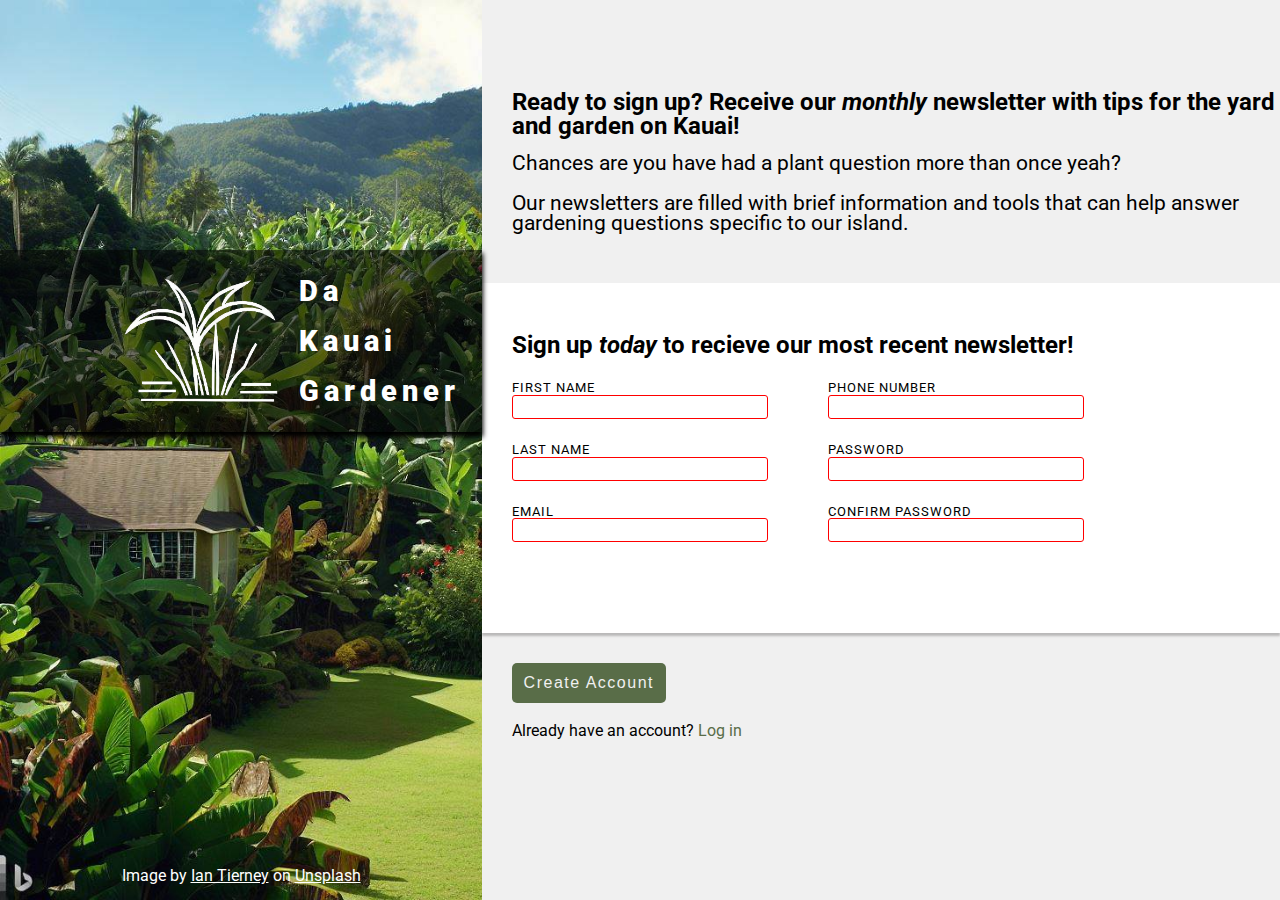
==== index.html @ e2612e48 "nearly finished w css and validation" ====
<!DOCTYPE html>
<html lang="en">
  <head>
    <meta charset="UTF-8" />
    <meta name="viewport" content="width=device-width, initial-scale=1.0" />
    <link rel="stylesheet" href="reset.css" />
    <link rel="stylesheet" href="style.css" />
    <link rel="preconnect" href="https://fonts.googleapis.com" />
    <link rel="preconnect" href="https://fonts.gstatic.com" crossorigin />
    <link
      href="https://fonts.googleapis.com/css2?family=Roboto:ital,wght@0,100;0,300;0,400;0,500;0,700;0,900;1,100;1,300;1,400;1,500&display=swap"
      rel="stylesheet"
    />
    <script src="main.js" defer></script>
    <title>Sign Up Form</title>
  </head>
  <body>
    <div class="flex">
      <div class="bg">
        <div class="logo-container">
          <div class="logo-background"></div>
          <div class="logo"></div>
          <p class="logo_text">Da Kauai Gardener</p>
        </div>
        <div class="attribution">
          <p>
            Image by
            <a href="#">Ian Tierney</a>
            on
            <a href="#" target="_blank">Unsplash</a>
          </p>
        </div>
      </div>
      <div class="content">
        <div class="content-container">
          <h2>
            Ready to sign up? Receive our <em>monthly</em> newsletter with tips
            for the yard and garden on Kauai!
          </h2>
          <h4>
            Chances are you have had a plant question more than once yeah?
          </h4>
          <span></span>
          <h4>
            <br />Our newsletters are filled with brief information and tools
            that can help answer gardening questions specific to our island.
          </h4>
        </div>
        <div class="form-container">
          <h2 class="form-h2">
            Sign up <em>today</em> to recieve our most recent newsletter!
          </h2>
          <form action="#">
            <div class="flex form-box">
              <div class="group1">
                <div class="input-container">
                  <label for="first_name">First Name</label>
                  <input
                    type="text"
                    id="first_name"
                    name="first_name"
                    required
                  />
                </div>
                <div class="input-container">
                  <label for="last_name">Last Name</label>
                  <input type="text" id="last_name" name="last_name" required />
                </div>
                <div class="input-container">
                  <label for="email">Email</label>
                  <input type="email" id="email" name="email" required />
                </div>
              </div>
              <div class="group2">
                <div class="input-container">
                  <label for="tel">Phone Number</label>
                  <input
                    type="tel"
                    id="tel"
                    name="tel"
                    placeholder=""
                    required
                  />
                </div>
                <div class="input-container">
                  <label for="password">Password</label>
                  <input
                    type="password"
                    id="password"
                    name="password"
                    minlength="8"
                    maxlength="20"
                    required
                  />
                </div>
                <div class="input-container">
                  <label for="confirm_password">Confirm Password</label>
                  <input
                    type="password"
                    id="confirm_password"
                    name="confirm_password"
                    minlength="8"
                    maxlength="20"
                    required
                  />

                  <span id="message">*passwords do not match</span>
                </div>
              </div>
            </div>
          </form>
        </div>
        <div class="section3">
          <button type="submit">Create Account</button>
          <div>
            <p class="log_in">
              Already have an account? <a href="#" target="_blank">Log in</a>
            </p>
          </div>
        </div>
      </div>
    </div>
  </body>
</html>
---- style.css ----
.blue {
  border: 1px solid blue;
}

.green {
  border: 1px solid green;
}

.red {
  border: 1px solid red;
}

body {
  height: 100vh;
  font-family: "Roboto", sans-serif;
  font-size: 16px;
}

h2 {
  margin-bottom: 15px;
  font-size: 1.5rem;
  font-weight: 700;
}

h4 {
  line-height: 20px;
  font-size: 1.3rem;
}

em {
  font-style: italic;
}

.root-container {
  height: 100%;
}
.flex {
  display: flex;
}

/* left side */

.bg {
  width: 40%;
  height: 100vh;
  background-image: url(./images/_11ba7d24-edd1-48cc-a1bb-ea978b79ee02.jpeg);
  background-repeat: no-repeat;
  image-rendering: optimizeQuality;
  background-size: cover;
  position: relative;
}

.logo-container {
  height: 150px;
  padding: 1rem;
  display: flex;
  justify-content: center;
  position: relative;
  margin-top: 250px;
  gap: 15px;
}

.logo-background {
  background-color: rgba(1, 1, 1, 0.561);
  position: absolute;
  top: 0;
  left: 0;
  right: 0;
  bottom: 0;
  -webkit-box-shadow: 0 0 5px 1px #000000;
  -moz-box-shadow: 0 0 5px 1px #000000;
  box-shadow: 0 4px 5px 1px #000000;
}

.logo {
  width: 30vh;
  height: 30vh;
  margin: -60px;
  background-image: url(./images/logo_tropical_gardener-removebg-preview.png);
  background-repeat: no-repeat;
  background-size: cover;
  filter: invert(100%);
  -webkit-filter: invert(100%);
  position: relative;
  z-index: 1;
}

.logo_text {
  color: white;
  font-size: 1.8rem;
  z-index: 1;
  font-family: "Roboto", "Arial Narrow Bold", sans-serif;
  font-weight: 900;
  letter-spacing: 5px;
  line-height: 50px;
  width: 50px;
  position: relative;
  text-overflow: ;
}

.attribution {
  position: absolute;
  bottom: 1rem;
  width: 100%;
  display: flex;
  align-items: center;
  justify-content: center;
  color: rgb(255, 255, 255);
}

.attribution a {
  color: inherit;
  text-decoration: underline;
}

/* Right side  */

.content {
  flex: 1;
  background-color: #f0f0f0;
  padding: 5vh 0 5vh 0px;
  margin: 0;
}

.content-container {
  width: 60vw;
  padding-left: 30px;
  padding-top: 5vh;
}

.form-container {
  background-color: #ffffff;
  margin-top: 50px;
  padding: 50px 10px 30px 30px;
  box-shadow: 0 3px 2px 0px#9f9e9eaa;
  height: 30vh;
}
.form-h2 {
  margin-left: 0px;
  padding-bottom: 10px;
}

.form-box {
  height: 18vh;
  column-gap: 50px;
}

.group1, .group2 {
display: flex;
flex-direction: column;
}

.input-container {
  display: flex;
  flex-direction: column;
  background-color: #ffffff;
}

label {
  text-transform: uppercase;
  letter-spacing: 1px;
  font-size: 0.8rem;
  font-weight: 400;
  width: auto;
}

input {
  margin-bottom: 25px;
  margin-right: 10px;
  font-family: "Roboto";
  font-size: 0.9rem;
  height: 20px;
  width: clamp(50%, 250px ,450px);
  border: 1px solid rgb(232, 228, 228);
  border-radius: 3px;
}

input:focus {
  box-shadow: 0 5px 5px 5px#9f9e9eaa;
}

.section3 {
  padding-left: 30px;
  padding-top: 30px;
  display: flex;
  flex-direction: column;
}

button {
  background-color: #596d48;
  width: 20%;
  height: 40px;
  border: none;
  border-radius: 5px;
  font-size: 1rem;
  font-weight: 300;
  color: #f0f0f0;
  letter-spacing: 1.5px;
  margin-bottom: 20px;
}

button:hover {
  background-color: orange;
}

.log_in :link {
  color: #596d48;
  text-decoration: none;
}

/* add a red border to invalid form fields */
input:invalid {
  border: 1px solid red;
}
/* add a green border around valid inputs. */
input:valid {
  border: 1px solid forestgreen;
}

/* add a red message when js is called to match passwords */
#message {
  display: none;
  color: red;
  font-size: 10px;
  padding-top: -20px;
  margin-top: -20px;
}

@media only screen and (max-width:999px) {
  .flex {
    flex-flow: column;
  }

  .bg {
    width: 100vw;
    background-size:cover;
  }

.content-container {
  width: auto;
  padding-right: 10px;
}

  .form-container {
width: auto;
height: auto;
  }

  .form-box {
    height: auto;
    width: auto;
  }

  button {
    width: 50vw;
    max-width: 150px;
  }
}
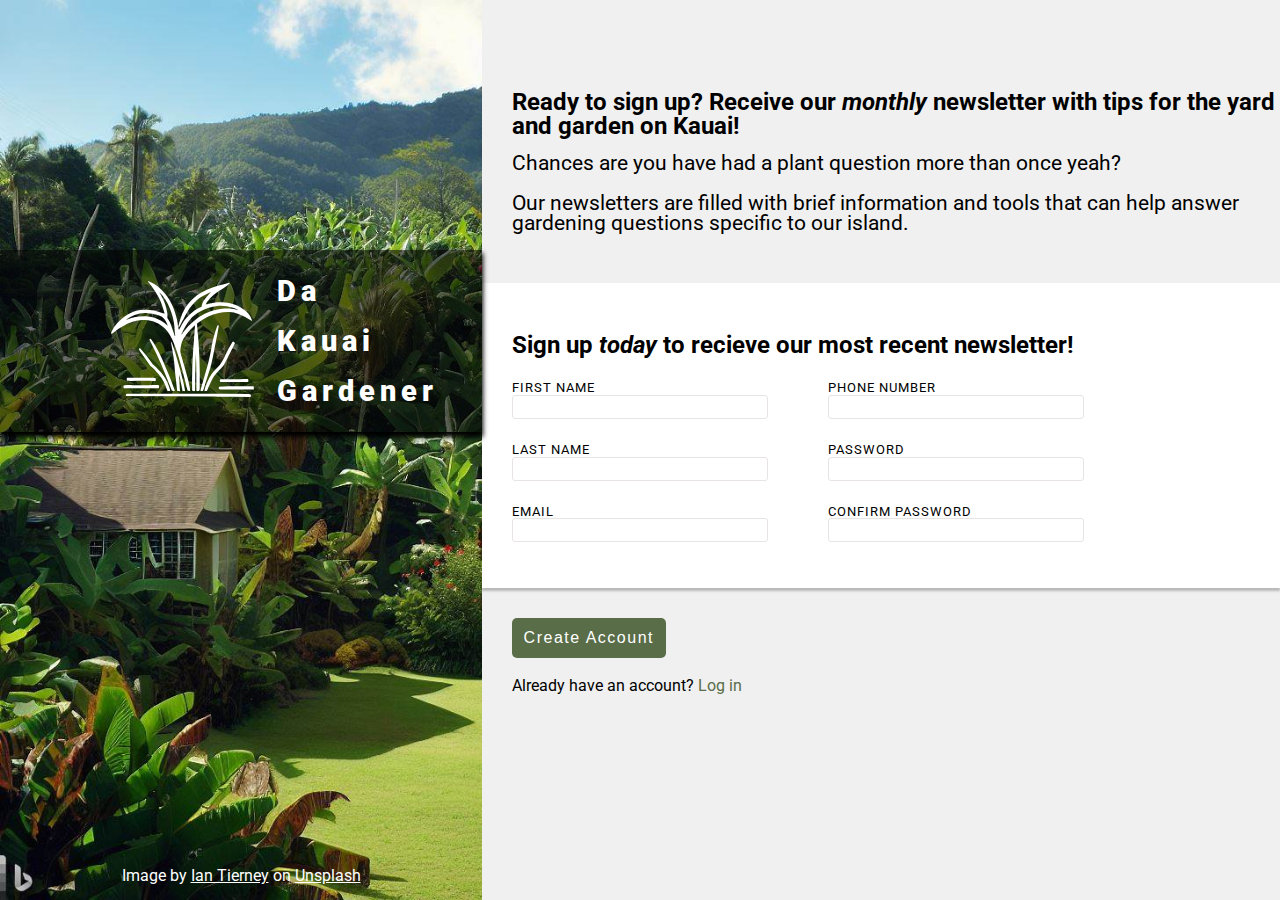
==== commit f3e3a9de: "added validation of password in JS" ====
--- a/index.html
+++ b/index.html
@@ -11,6 +11,8 @@
       href="https://fonts.googleapis.com/css2?family=Roboto:ital,wght@0,100;0,300;0,400;0,500;0,700;0,900;1,100;1,300;1,400;1,500&display=swap"
       rel="stylesheet"
     />
+    <link href="https://fonts.cdnfonts.com/css/norse" rel="stylesheet" />
+
     <script src="main.js" defer></script>
     <title>Sign Up Form</title>
   </head>
@@ -19,7 +21,7 @@
       <div class="bg">
         <div class="logo-container">
           <div class="logo-background"></div>
-          <div class="logo"></div>
+          <div class="logo bounce-1"></div>
           <p class="logo_text">Da Kauai Gardener</p>
         </div>
         <div class="attribution">
@@ -50,7 +52,7 @@
           <h2 class="form-h2">
             Sign up <em>today</em> to recieve our most recent newsletter!
           </h2>
-          <form action="#">
+          <form name="mailingList" method="post" action="#" id="mailingList">
             <div class="flex form-box">
               <div class="group1">
                 <div class="input-container">
@@ -79,6 +81,7 @@
                     id="tel"
                     name="tel"
                     placeholder=""
+                    pattern='[0-9]{10}'
                     required
                   />
                 </div>
@@ -88,9 +91,10 @@
                     type="password"
                     id="password"
                     name="password"
-                    minlength="8"
+                    minlength="5"
                     maxlength="20"
                     required
+                    pattern='(?=.*\d)(?=.*[a-z])(?=.*[A-Z]).{8,}'
                   />
                 </div>
                 <div class="input-container">
@@ -99,9 +103,10 @@
                     type="password"
                     id="confirm_password"
                     name="confirm_password"
-                    minlength="8"
+                    minlength="5"
                     maxlength="20"
                     required
+                    pattern='(?=.*\d)(?=.*[a-z])(?=.*[A-Z]).{8,}'
                   />
 
                   <span id="message">*passwords do not match</span>
@@ -111,7 +116,16 @@
           </form>
         </div>
         <div class="section3">
-          <button type="submit">Create Account</button>
+          <button
+            type="submit"
+            name="submit"
+            value="registration"
+            id="submit"
+            class=""
+            form="mailingList"
+          >
+            Create Account
+          </button>
           <div>
             <p class="log_in">
               Already have an account? <a href="#" target="_blank">Log in</a>
--- a/style.css
+++ b/style.css
@@ -73,16 +73,17 @@
 }
 
 .logo {
-  width: 30vh;
-  height: 30vh;
-  margin: -60px;
-  background-image: url(./images/logo_tropical_gardener-removebg-preview.png);
+  width: 20vh;
+  height: 18vh;
+  margin: -10px;
+  background-image: url(./images/logo_tropical_gardener.svg);
   background-repeat: no-repeat;
   background-size: cover;
   filter: invert(100%);
   -webkit-filter: invert(100%);
   position: relative;
   z-index: 1;
+  animation: fadeIn 8s; 
 }
 
 .logo_text {
@@ -93,9 +94,14 @@
   font-weight: 900;
   letter-spacing: 5px;
   line-height: 50px;
-  width: 50px;
-  position: relative;
-  text-overflow: ;
+  width: 8vw;
+  position: relative;
+  animation: fadeIn 5s; 
+}
+
+@keyframes fadeIn {
+  0% { opacity: 0; }
+  100% { opacity: 1; }
 }
 
 .attribution {
@@ -133,7 +139,7 @@
   margin-top: 50px;
   padding: 50px 10px 30px 30px;
   box-shadow: 0 3px 2px 0px#9f9e9eaa;
-  height: 30vh;
+  height: 25vh;
 }
 .form-h2 {
   margin-left: 0px;
@@ -145,9 +151,10 @@
   column-gap: 50px;
 }
 
-.group1, .group2 {
-display: flex;
-flex-direction: column;
+.group1,
+.group2 {
+  display: flex;
+  flex-direction: column;
 }
 
 .input-container {
@@ -170,7 +177,7 @@
   font-family: "Roboto";
   font-size: 0.9rem;
   height: 20px;
-  width: clamp(50%, 250px ,450px);
+  width: clamp(50%, 250px, 450px);
   border: 1px solid rgb(232, 228, 228);
   border-radius: 3px;
 }
@@ -194,13 +201,13 @@
   border-radius: 5px;
   font-size: 1rem;
   font-weight: 300;
-  color: #f0f0f0;
+  color: #ffffff;
   letter-spacing: 1.5px;
   margin-bottom: 20px;
 }
 
-button:hover {
-  background-color: orange;
+button:after {
+  background-color: #797a79;
 }
 
 .log_in :link {
@@ -209,9 +216,9 @@
 }
 
 /* add a red border to invalid form fields */
-input:invalid {
+/* input:invalid {
   border: 1px solid red;
-}
+} */
 /* add a green border around valid inputs. */
 input:valid {
   border: 1px solid forestgreen;
@@ -226,24 +233,24 @@
   margin-top: -20px;
 }
 
-@media only screen and (max-width:999px) {
+@media only screen and (max-width: 999px) {
   .flex {
     flex-flow: column;
   }
 
   .bg {
     width: 100vw;
-    background-size:cover;
-  }
-
-.content-container {
-  width: auto;
-  padding-right: 10px;
-}
+    background-size: cover;
+  }
+
+  .content-container {
+    width: auto;
+    padding-right: 10px;
+  }
 
   .form-container {
-width: auto;
-height: auto;
+    width: auto;
+    height: auto;
   }
 
   .form-box {
@@ -255,4 +262,82 @@
     width: 50vw;
     max-width: 150px;
   }
-}+}
+
+.glow-on-validation {
+  width: 220px;
+  height: 50px;
+  border: none;
+  outline: none;
+  color: #fff;
+  background: #596d48;
+  cursor: pointer;
+  position: relative;
+  z-index: 0;
+  border-radius: 10px;
+}
+
+.glow-on-validation:before {
+  content: "";
+  background: linear-gradient(
+    45deg,
+    #ff0000,
+    #ff7300,
+    #fffb00,
+    #48ff00,
+    #00ffd5,
+    #002bff,
+    #7a00ff,
+    #ff00c8,
+    #ff0000
+  );
+  position: absolute;
+  top: -2px;
+  left: -2px;
+  background-size: 400%;
+  z-index: -1;
+  filter: blur(5px);
+  width: calc(100% + 4px);
+  height: calc(100% + 4px);
+  animation: glowing 30s linear infinite;
+  opacity: 0;
+  transition: opacity 0.3s ease-in-out;
+  border-radius: 10px;
+}
+
+.glow-on-validation:active {
+  color: #596d48;
+}
+
+.glow-on-validation:active:after {
+  background: transparent;
+}
+
+.glow-on-validation:before {
+  opacity: 1;
+  background-color: #596d48;
+}
+
+.glow-on-validation:after {
+  z-index: -1;
+  content: "";
+  position: absolute;
+  width: 100%;
+  height: 100%;
+  background: #596d48;
+  left: 0;
+  top: 0;
+  border-radius: 10px;
+}
+
+@keyframes glowing {
+  0% {
+    background-position: 0 0;
+  }
+  50% {
+    background-position: 400% 0;
+  }
+  100% {
+    background-position: 0 0;
+  }
+}
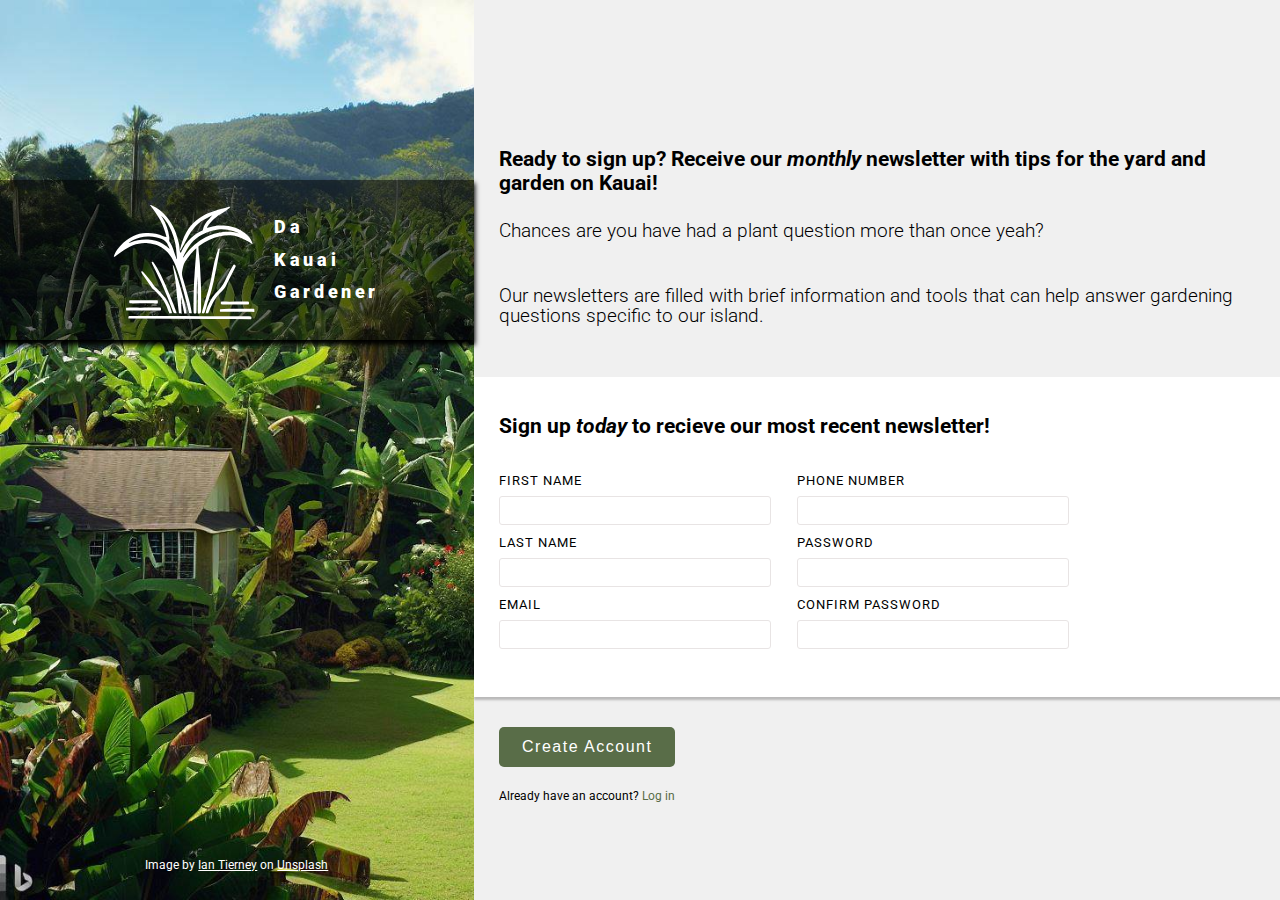
==== commit 05432409: "tried 2 break code & remove divs 4 view adjust" ====
--- a/index.html
+++ b/index.html
@@ -3,7 +3,7 @@
   <head>
     <meta charset="UTF-8" />
     <meta name="viewport" content="width=device-width, initial-scale=1.0" />
-    <link rel="stylesheet" href="reset.css" />
+    <!-- <link rel="stylesheet" href="reset.css" /> -->
     <link rel="stylesheet" href="style.css" />
     <link rel="preconnect" href="https://fonts.googleapis.com" />
     <link rel="preconnect" href="https://fonts.gstatic.com" crossorigin />
@@ -17,12 +17,15 @@
     <title>Sign Up Form</title>
   </head>
   <body>
-    <div class="flex">
+    <div class="main">
       <div class="bg">
         <div class="logo-container">
-          <div class="logo-background"></div>
-          <div class="logo bounce-1"></div>
-          <p class="logo_text">Da Kauai Gardener</p>
+          <div class="logo-trap">
+          <img src="./images/logo_tropical_gardener.svg" alt="logo" />
+          <div class="logo-text">
+            <h1>Da <br>Kauai<br> Gardener</h1>
+          </div>
+        </div>
         </div>
         <div class="attribution">
           <p>
@@ -48,73 +51,79 @@
             that can help answer gardening questions specific to our island.
           </h4>
         </div>
-        <div class="form-container">
-          <h2 class="form-h2">
-            Sign up <em>today</em> to recieve our most recent newsletter!
-          </h2>
-          <form name="mailingList" method="post" action="#" id="mailingList">
-            <div class="flex form-box">
-              <div class="group1">
-                <div class="input-container">
-                  <label for="first_name">First Name</label>
-                  <input
-                    type="text"
-                    id="first_name"
-                    name="first_name"
-                    required
-                  />
-                </div>
-                <div class="input-container">
-                  <label for="last_name">Last Name</label>
-                  <input type="text" id="last_name" name="last_name" required />
-                </div>
-                <div class="input-container">
-                  <label for="email">Email</label>
-                  <input type="email" id="email" name="email" required />
-                </div>
+        <div>
+          <div class="form-container">
+            <h2>
+              Sign up <em>today</em> to recieve our most recent newsletter!
+            </h2>
+            <form
+              name="mailingList"
+              method="post"
+              action="#"
+              id="mailingList"
+            >
+            <div class="group1">
+              <div class="input-container">
+                <label for="first_name">First Name</label>
+                <input
+                  type="text"
+                  id="first_name"
+                  name="first_name"
+                  required
+                />
               </div>
-              <div class="group2">
-                <div class="input-container">
-                  <label for="tel">Phone Number</label>
-                  <input
-                    type="tel"
-                    id="tel"
-                    name="tel"
-                    placeholder=""
-                    pattern='[0-9]{10}'
-                    required
-                  />
-                </div>
-                <div class="input-container">
-                  <label for="password">Password</label>
-                  <input
-                    type="password"
-                    id="password"
-                    name="password"
-                    minlength="5"
-                    maxlength="20"
-                    required
-                    pattern='(?=.*\d)(?=.*[a-z])(?=.*[A-Z]).{8,}'
-                  />
-                </div>
-                <div class="input-container">
-                  <label for="confirm_password">Confirm Password</label>
-                  <input
-                    type="password"
-                    id="confirm_password"
-                    name="confirm_password"
-                    minlength="5"
-                    maxlength="20"
-                    required
-                    pattern='(?=.*\d)(?=.*[a-z])(?=.*[A-Z]).{8,}'
-                  />
-
-                  <span id="message">*passwords do not match</span>
-                </div>
+              <div class="input-container">
+                <label for="last_name">Last Name</label>
+                <input type="text" id="last_name" name="last_name" required />
+              </div>
+              <div class="input-container">
+                <label for="email">Email</label>
+                <input type="email" id="email" name="email" required />
               </div>
             </div>
-          </form>
+            <div class="group2">
+              <div class="input-container">
+                <label for="tel">Phone Number</label>
+                <input
+                  type="tel"
+                  id="tel"
+                  name="tel"
+                  placeholder=""
+                  pattern='[0-9]{10}'
+                  required
+                />
+              </div>
+              <div class="input-container">
+                <label for="password">Password</label>
+                <input
+                  type="password"
+                  id="password"
+                  name="password"
+                  minlength="5"
+                  maxlength="20"
+                  required
+                  pattern='(?=.*\d)(?=.*[a-z])(?=.*[A-Z]).{8,}'
+                />
+              </div>
+              <div class="input-container">
+                <label for="confirm_password">Confirm Password</label>
+                <input
+                  type="password"
+                  id="confirm_password"
+                  name="confirm_password"
+                  minlength="5"
+                  maxlength="20"
+                  required
+                  pattern='(?=.*\d)(?=.*[a-z])(?=.*[A-Z]).{8,}'
+                />
+
+                <span id="message">*passwords do not match</span>
+              </div>
+            </div>
+            </form>
+          </div>
         </div>
+
         <div class="section3">
           <button
             type="submit"
--- a/style.css
+++ b/style.css
@@ -13,95 +13,100 @@
 body {
   height: 100vh;
   font-family: "Roboto", sans-serif;
-  font-size: 16px;
-}
-
-h2 {
-  margin-bottom: 15px;
-  font-size: 1.5rem;
-  font-weight: 700;
+  font-size: 12px;
+  overflow-x: hidden;
+  margin: 0;
+  padding: 0;
+  min-width: 375px;
 }
 
 h4 {
   line-height: 20px;
-  font-size: 1.3rem;
+  font-size: 1.2rem;
+  font-weight: 300;
 }
 
 em {
   font-style: italic;
 }
 
-.root-container {
-  height: 100%;
-}
-.flex {
-  display: flex;
+.main {
+  display: flex;
+  justify-content: center;
+  width: 100vw;
+  min-width: 375px;
 }
 
 /* left side */
 
 .bg {
-  width: 40%;
+  width: 60vw;
+  min-width: 345px;
   height: 100vh;
   background-image: url(./images/_11ba7d24-edd1-48cc-a1bb-ea978b79ee02.jpeg);
   background-repeat: no-repeat;
-  image-rendering: optimizeQuality;
   background-size: cover;
+  display: flex;
+  justify-content: center;
   position: relative;
+  flex-grow: 1;
 }
 
 .logo-container {
-  height: 150px;
-  padding: 1rem;
-  display: flex;
-  justify-content: center;
-  position: relative;
-  margin-top: 250px;
-  gap: 15px;
-}
-
-.logo-background {
+  width: 100%;
+  min-width: 345px;
+  height: 10rem;
+  margin-top: 20vh;
+  display: flex;
+  justify-content: center;
   background-color: rgba(1, 1, 1, 0.561);
-  position: absolute;
-  top: 0;
-  left: 0;
-  right: 0;
-  bottom: 0;
   -webkit-box-shadow: 0 0 5px 1px #000000;
   -moz-box-shadow: 0 0 5px 1px #000000;
   box-shadow: 0 4px 5px 1px #000000;
-}
-
-.logo {
-  width: 20vh;
-  height: 18vh;
-  margin: -10px;
-  background-image: url(./images/logo_tropical_gardener.svg);
-  background-repeat: no-repeat;
-  background-size: cover;
+  animation: fadeIn 4s;
+}
+
+.logo-trap {
+  width: 20vw;
+  height: 10rem;
+  display: flex;
+  justify-content: center;
+  flex-shrink: 1;
+}
+
+.logo-container img {
+  width: 15vw;
+  /* padding: 5px; */
   filter: invert(100%);
   -webkit-filter: invert(100%);
-  position: relative;
   z-index: 1;
-  animation: fadeIn 8s; 
-}
-
-.logo_text {
+  animation: fadeIn 8s;
+}
+
+.logo-text {
+  width: 10vw;
+  display: flex;
+  align-items: center;
+}
+
+.logo-container h1 {
+  z-index: 1;
+  font-size: 1.5em;
   color: white;
-  font-size: 1.8rem;
-  z-index: 1;
   font-family: "Roboto", "Arial Narrow Bold", sans-serif;
   font-weight: 900;
-  letter-spacing: 5px;
-  line-height: 50px;
-  width: 8vw;
-  position: relative;
-  animation: fadeIn 5s; 
+  letter-spacing: 0.2em;
+  line-height: 1.8em;
+  animation: fadeIn 8s;
 }
 
 @keyframes fadeIn {
-  0% { opacity: 0; }
-  100% { opacity: 1; }
+  0% {
+    opacity: 0;
+  }
+  100% {
+    opacity: 1;
+  }
 }
 
 .attribution {
@@ -122,61 +127,80 @@
 /* Right side  */
 
 .content {
-  flex: 1;
+  display: flex;
+  width: 60vw;
+  flex-direction: column;
+  justify-content: center;
+  align-items: start;
+  flex-grow: 2;
   background-color: #f0f0f0;
-  padding: 5vh 0 5vh 0px;
+  padding: 5vh 3vw 3vh 0;
   margin: 0;
 }
 
 .content-container {
   width: 60vw;
-  padding-left: 30px;
-  padding-top: 5vh;
+  padding-left: 2vw;
+  padding-top: 3vh;
+  padding-right: 2vw;
+}
+
+.content-container h2 {
+  margin-bottom: 15px;
+  font-size: 1.3rem;
+  font-weight: 700;
 }
 
 .form-container {
+  width: 60vw;
   background-color: #ffffff;
-  margin-top: 50px;
-  padding: 50px 10px 30px 30px;
+  margin-top: 2vw;
+  padding: 1.2rem 2vw 3rem 2vw;
   box-shadow: 0 3px 2px 0px#9f9e9eaa;
-  height: 25vh;
-}
-.form-h2 {
-  margin-left: 0px;
-  padding-bottom: 10px;
-}
-
-.form-box {
-  height: 18vh;
-  column-gap: 50px;
+  display: flex;
+  flex-direction: column;
+}
+.form-container h2 {
+  padding-bottom: 2vh;
+  font-size: 1.3rem;
+}
+
+form {
+  display: flex;
+  width: 60vw;
+  flex-flow: row wrap;
+  gap: 1rem;
+  font-size: 1rem;
+  background-color: #ffffff;
+}
+
+.input-container {
+  display: flex;
+  flex-direction: column;
 }
 
 .group1,
 .group2 {
   display: flex;
   flex-direction: column;
-}
-
-.input-container {
-  display: flex;
-  flex-direction: column;
-  background-color: #ffffff;
+  gap: 10px;
 }
 
 label {
+  position: relative;
   text-transform: uppercase;
   letter-spacing: 1px;
   font-size: 0.8rem;
-  font-weight: 400;
-  width: auto;
+  width: 15rem;
+  margin-bottom: 5px;
 }
 
 input {
-  margin-bottom: 25px;
   margin-right: 10px;
+  margin-top: 3px;
+  padding: 5px 10px;
   font-family: "Roboto";
   font-size: 0.9rem;
-  height: 20px;
   width: clamp(50%, 250px, 450px);
   border: 1px solid rgb(232, 228, 228);
   border-radius: 3px;
@@ -187,7 +211,7 @@
 }
 
 .section3 {
-  padding-left: 30px;
+  padding-left: 2vw;
   padding-top: 30px;
   display: flex;
   flex-direction: column;
@@ -195,7 +219,6 @@
 
 button {
   background-color: #596d48;
-  width: 20%;
   height: 40px;
   border: none;
   border-radius: 5px;
@@ -203,7 +226,7 @@
   font-weight: 300;
   color: #ffffff;
   letter-spacing: 1.5px;
-  margin-bottom: 20px;
+  margin-bottom: 10px;
 }
 
 button:after {
@@ -215,10 +238,6 @@
   text-decoration: none;
 }
 
-/* add a red border to invalid form fields */
-/* input:invalid {
-  border: 1px solid red;
-} */
 /* add a green border around valid inputs. */
 input:valid {
   border: 1px solid forestgreen;
@@ -233,19 +252,35 @@
   margin-top: -20px;
 }
 
-@media only screen and (max-width: 999px) {
-  .flex {
+@media only screen and (max-width: 850px) {
+  .main {
     flex-flow: column;
   }
 
   .bg {
-    width: 100vw;
+    width: auto;
     background-size: cover;
   }
 
+  .logo-trap {
+    justify-content: center;
+    align-items: center;
+    width: auto;
+  }
+
+  .attribution {
+    position: absolute;
+    margin-top: 40vh;
+  }
+
+  .content {
+    width: auto;
+  }
+
   .content-container {
     width: auto;
     padding-right: 10px;
+    padding-left: 10px;
   }
 
   .form-container {
@@ -253,7 +288,64 @@
     height: auto;
   }
 
-  .form-box {
+  .form {
+    height: auto;
+    width: auto;
+  }
+
+  button {
+    width: 50vw;
+    max-width: 150px;
+  }
+}
+
+@media only screen and (max-width: 550px) {
+  .main {
+    flex-flow: column;
+  }
+
+  .bg {
+    width: auto;
+    background-size: cover;
+  }
+
+  .logo-container {
+    height: 40vh;
+    align-items: center;
+  }
+  .logo-container img {
+    width: 30vw;
+  }
+  .logo-trap {
+    flex-direction: column;
+    justify-content: center;
+    align-items: center;
+    width: auto;
+    height: fit-content;
+  }
+
+
+  .attribution {
+    position: absolute;
+    margin-top: 40vh;
+  }
+
+  .content {
+    width: auto;
+  }
+
+  .content-container {
+    width: auto;
+    padding-right: 10px;
+    padding-left: 10px;
+  }
+
+  .form-container {
+    width: auto;
+    height: auto;
+  }
+
+  .form {
     height: auto;
     width: auto;
   }
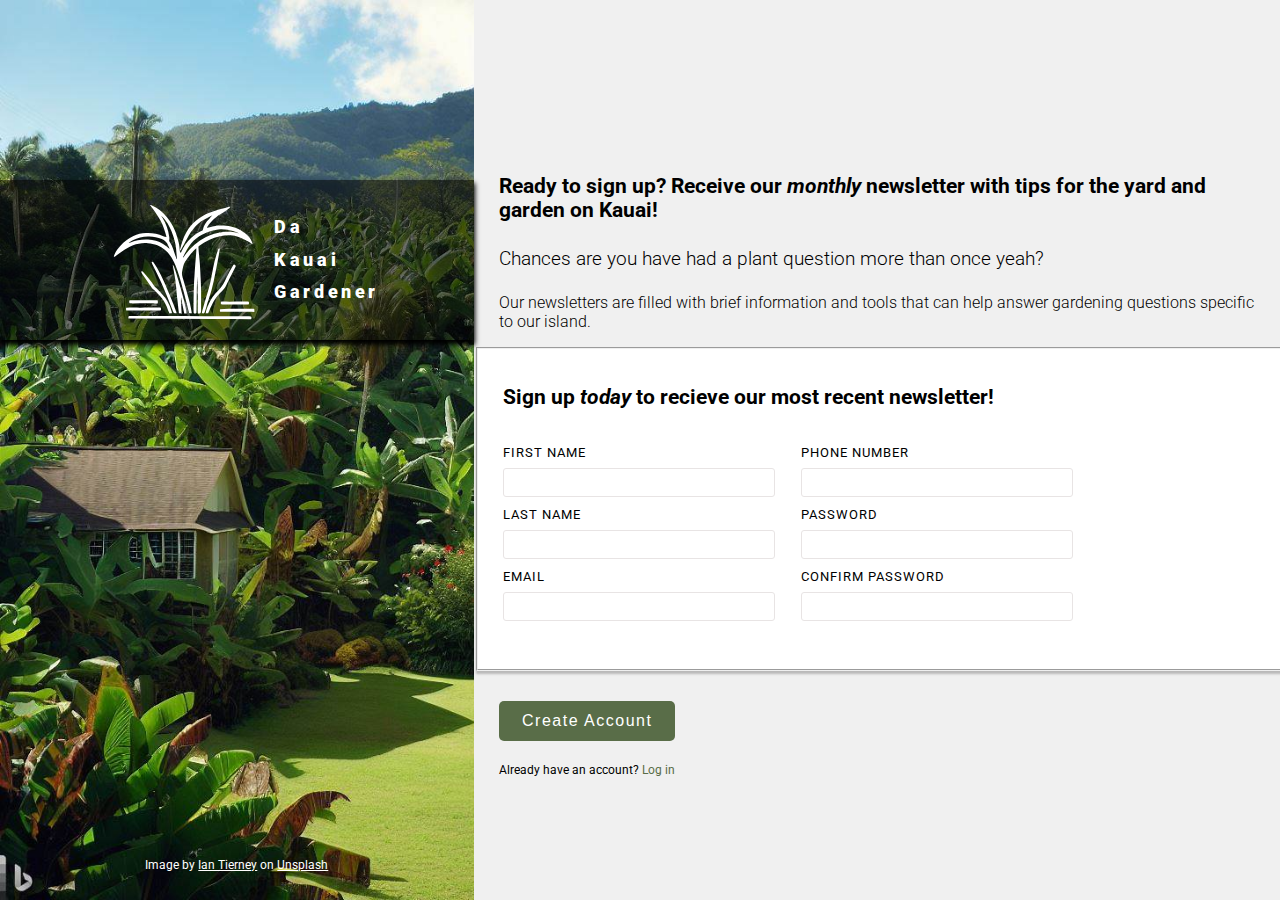
==== commit 9e09dd1a: "everything works now" ====
--- a/index.html
+++ b/index.html
@@ -11,21 +11,23 @@
       href="https://fonts.googleapis.com/css2?family=Roboto:ital,wght@0,100;0,300;0,400;0,500;0,700;0,900;1,100;1,300;1,400;1,500&display=swap"
       rel="stylesheet"
     />
-    <link href="https://fonts.cdnfonts.com/css/norse" rel="stylesheet" />
 
     <script src="main.js" defer></script>
     <title>Sign Up Form</title>
   </head>
   <body>
-    <div class="main">
+    <main>
       <div class="bg">
         <div class="logo-container">
           <div class="logo-trap">
-          <img src="./images/logo_tropical_gardener.svg" alt="logo" />
-          <div class="logo-text">
-            <h1>Da <br>Kauai<br> Gardener</h1>
+            <img src="./images/logo_tropical_gardener.svg" alt="logo" />
+            <div class="logo-text">
+              <h1>
+                Da <br />Kauai<br />
+                Gardener
+              </h1>
+            </div>
           </div>
-        </div>
         </div>
         <div class="attribution">
           <p>
@@ -46,39 +48,26 @@
             Chances are you have had a plant question more than once yeah?
           </h4>
           <span></span>
-          <h4>
+          <h5>
             <br />Our newsletters are filled with brief information and tools
             that can help answer gardening questions specific to our island.
-          </h4>
+          </h5>
         </div>
-        <div>
-          <div class="form-container">
-            <h2>
-              Sign up <em>today</em> to recieve our most recent newsletter!
-            </h2>
-            <form
-              name="mailingList"
-              method="post"
-              action="#"
-              id="mailingList"
-            >
+        <fieldset class="form-container">
+          <h2>Sign up <em>today</em> to recieve our most recent newsletter!</h2>
+          <form name="mailingList" method="post" action="#" id="mailingList">
             <div class="group1">
               <div class="input-container">
                 <label for="first_name">First Name</label>
-                <input
-                  type="text"
-                  id="first_name"
-                  name="first_name"
-                  required
-                />
+                <input type="text" id="first_name" name="first_name" required autocomplete="given-name" />
               </div>
               <div class="input-container">
                 <label for="last_name">Last Name</label>
-                <input type="text" id="last_name" name="last_name" required />
+                <input type="text" id="last_name" name="last_name" required autocomplete="family-name" required />
               </div>
               <div class="input-container">
                 <label for="email">Email</label>
-                <input type="email" id="email" name="email" required />
+                <input type="email" id="email" name="email" required autocomplete="email" />
               </div>
             </div>
             <div class="group2">
@@ -88,9 +77,8 @@
                   type="tel"
                   id="tel"
                   name="tel"
-                  placeholder=""
-                  pattern='[0-9]{10}'
                   required
+                  autocomplete="tel"
                 />
               </div>
               <div class="input-container">
@@ -102,7 +90,8 @@
                   minlength="5"
                   maxlength="20"
                   required
-                  pattern='(?=.*\d)(?=.*[a-z])(?=.*[A-Z]).{8,}'
+                  autocomplete="current-password"
+                  
                 />
               </div>
               <div class="input-container">
@@ -114,34 +103,28 @@
                   minlength="5"
                   maxlength="20"
                   required
-                  pattern='(?=.*\d)(?=.*[a-z])(?=.*[A-Z]).{8,}'
+                  autocomplete="current-password"
+                  
                 />
 
                 <span id="message">*passwords do not match</span>
               </div>
             </div>
-            </form>
-          </div>
-        </div>
+          </form>
+        </fieldset>
 
         <div class="section3">
-          <button
-            type="submit"
-            name="submit"
-            value="registration"
-            id="submit"
-            class=""
-            form="mailingList"
-          >
+          <button type="submit" for="form" form="mailingList" id="btn">
             Create Account
           </button>
           <div>
             <p class="log_in">
-              Already have an account? <a href="#" target="_blank">Log in</a>
+              Already have an account?
+              <a href="./existingUser.html" target="_blank">Log in</a>
             </p>
           </div>
         </div>
       </div>
-    </div>
+    </main>
   </body>
 </html>
--- a/style.css
+++ b/style.css
@@ -1,6 +1,7 @@
 .blue {
   border: 1px solid blue;
 }
+
 
 .green {
   border: 1px solid green;
@@ -21,16 +22,22 @@
 }
 
 h4 {
-  line-height: 20px;
   font-size: 1.2rem;
   font-weight: 300;
-}
-
+  margin-bottom: 4px;
+}
+
+h5 {
+  font-size: 1rem;
+  font-weight: 300;
+  margin-bottom: 3px;
+  margin-top: 4px;
+}
 em {
   font-style: italic;
 }
 
-.main {
+main {
   display: flex;
   justify-content: center;
   width: 100vw;
@@ -146,7 +153,7 @@
 }
 
 .content-container h2 {
-  margin-bottom: 15px;
+  margin-bottom: 1em;
   font-size: 1.3rem;
   font-weight: 700;
 }
@@ -154,12 +161,13 @@
 .form-container {
   width: 60vw;
   background-color: #ffffff;
-  margin-top: 2vw;
+  margin-top: 1vw;
   padding: 1.2rem 2vw 3rem 2vw;
   box-shadow: 0 3px 2px 0px#9f9e9eaa;
   display: flex;
   flex-direction: column;
 }
+
 .form-container h2 {
   padding-bottom: 2vh;
   font-size: 1.3rem;
@@ -174,16 +182,16 @@
   background-color: #ffffff;
 }
 
-.input-container {
-  display: flex;
-  flex-direction: column;
-}
-
 .group1,
 .group2 {
   display: flex;
   flex-direction: column;
   gap: 10px;
+}
+
+.input-container {
+  display: flex;
+  flex-direction: column;
 }
 
 label {
@@ -248,12 +256,10 @@
   display: none;
   color: red;
   font-size: 10px;
-  padding-top: -20px;
-  margin-top: -20px;
 }
 
 @media only screen and (max-width: 850px) {
-  .main {
+  main {
     flex-flow: column;
   }
 
@@ -288,7 +294,7 @@
     height: auto;
   }
 
-  .form {
+  form {
     height: auto;
     width: auto;
   }
@@ -300,7 +306,7 @@
 }
 
 @media only screen and (max-width: 550px) {
-  .main {
+  main {
     flex-flow: column;
   }
 
@@ -324,7 +330,10 @@
     height: fit-content;
   }
 
-
+  .logo-text {
+    text-align: center;
+    margin-left: -50px;
+  }
   .attribution {
     position: absolute;
     margin-top: 40vh;
@@ -345,7 +354,7 @@
     height: auto;
   }
 
-  .form {
+  form {
     height: auto;
     width: auto;
   }
@@ -355,6 +364,8 @@
     max-width: 150px;
   }
 }
+
+/* animation of button */
 
 .glow-on-validation {
   width: 220px;
@@ -433,3 +444,42 @@
     background-position: 0 0;
   }
 }
+
+/* backpages formatting */
+
+.bg2 {
+  width: auto;
+  min-width: 345px;
+  height: 100%;
+  display: flex;
+  justify-content: center;
+  background-image: url(./images/_56e01b1e-6d6c-4586-8802-83a33b028224.jpeg);
+  background-repeat: no-repeat;
+  background-size: cover;
+  display: flex;
+  justify-content: center;
+  position: fixed;
+  flex-grow: 1;
+}
+
+.second-logo-container {
+  width: 100vw;
+  min-width: 345px;
+  height: 10rem;
+  margin-top: 20vh;
+  display: flex;
+  justify-content: center;
+  background-color: rgba(1, 1, 1, 0.561);
+  -webkit-box-shadow: 0 0 5px 1px #000000;
+  -moz-box-shadow: 0 0 5px 1px #000000;
+  box-shadow: 0 4px 5px 1px #000000;
+  animation: fadeIn 4s;
+}
+
+.logo-trap2 {
+  font-size: 1.2rem;
+  color: #f0f0f0;
+  height: fit-content;
+  margin-top: 2rem;
+  text-align: center;
+}
